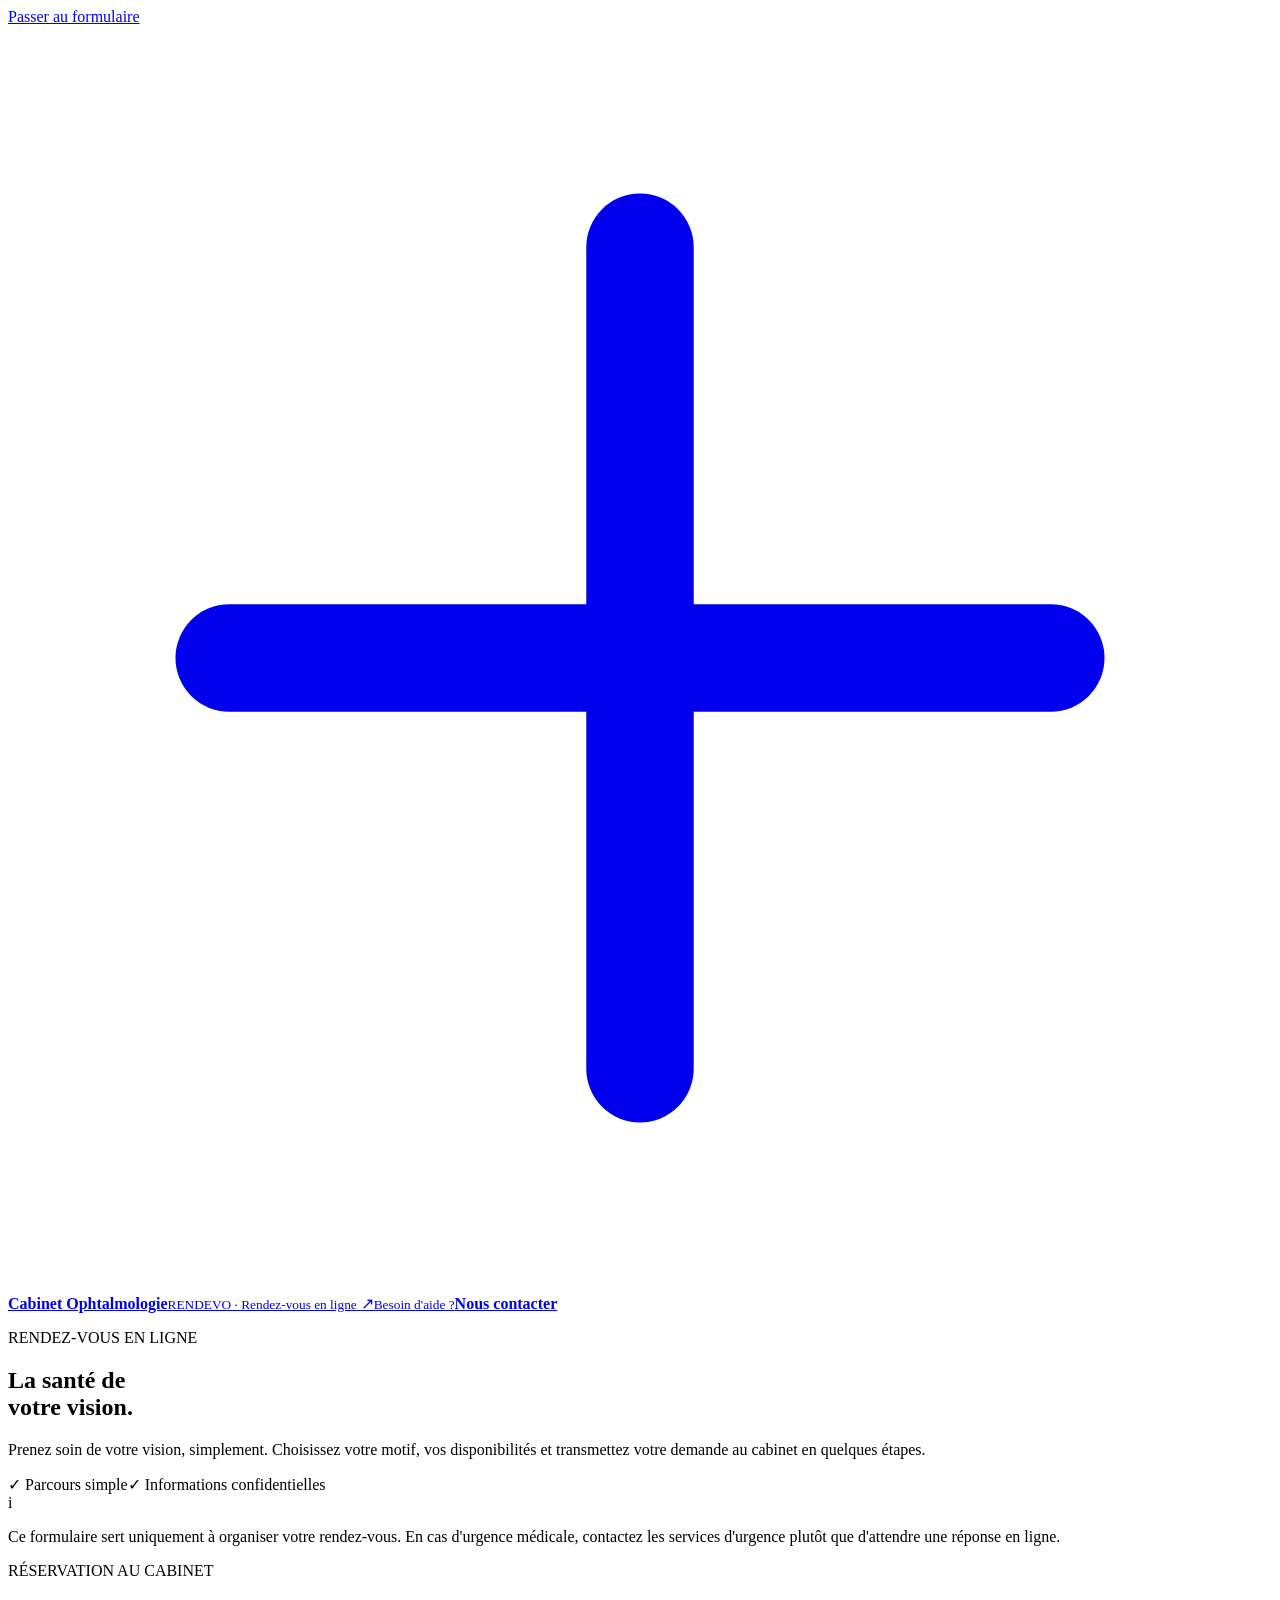
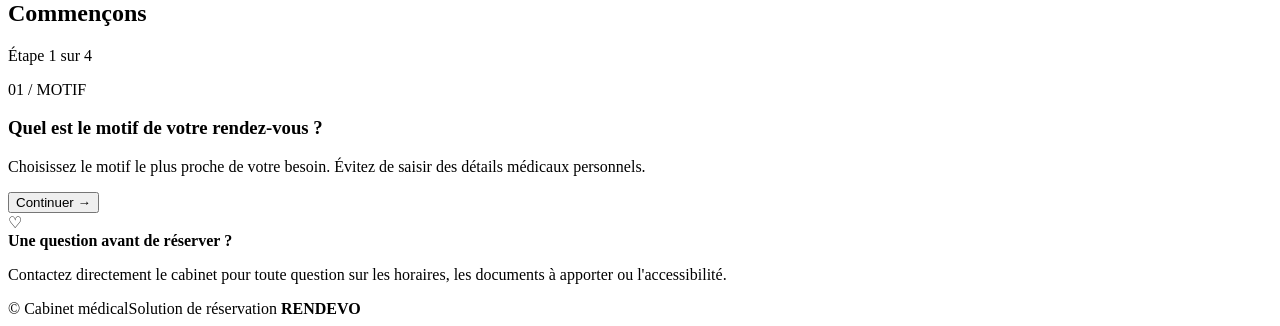
==== index.html @ d9b257b2 "Build RENDEVO Ophtalmologie booking frontend: add index.html" ====
<!doctype html>
<html lang="fr">
<head>
  <meta charset="utf-8">
  <meta name="viewport" content="width=device-width, initial-scale=1">
  <meta name="theme-color" content="#f1f5ef">
  <meta name="description" content="Prise de rendez-vous en ligne en ophtalmologie. Choisissez le motif de consultation et vos disponibilités.">
  <title>Prendre rendez-vous | Ophtalmologie</title>
  <link rel="preconnect" href="https://fonts.googleapis.com">
  <link rel="preconnect" href="https://fonts.gstatic.com" crossorigin>
  <link href="https://fonts.googleapis.com/css2?family=DM+Sans:wght@400;500;600;700&family=Manrope:wght@400;500;600;700;800&display=swap" rel="stylesheet">
  <link rel="stylesheet" href="styles.css">
  <script src="config.js" defer></script>
  <script src="app.js" defer></script>
</head>
<body>
<a class="skip-link" href="#booking">Passer au formulaire</a>
<header class="site-header">
  <a class="brand" href="./" aria-label="Accueil du cabinet">
    <span class="brand-mark" aria-hidden="true"><svg viewBox="0 0 40 40"><path d="M20 7v26M7 20h26" fill="none" stroke="currentColor" stroke-width="3.4" stroke-linecap="round"/></svg></span>
    <span class="brand-copy"><strong id="clinic-name">Cabinet Ophtalmologie</strong><small>RENDEVO · Rendez-vous en ligne</small></span>
  </a>
  <a class="header-contact" id="header-phone" href="#" aria-label="Contacter le cabinet"><span class="contact-icon" aria-hidden="true">↗</span><span><small>Besoin d'aide ?</small><strong>Nous contacter</strong></span></a>
</header>
<main id="booking" class="page-shell">
  <section class="intro" aria-labelledby="page-title">
    <p class="eyebrow"><span class="eyebrow-dot"></span> RENDEZ-VOUS EN LIGNE</p>
    <h1 id="page-title">La santé de<br><span>votre vision.</span></h1>
    <p class="intro-copy">Prenez soin de votre vision, simplement. Choisissez votre motif, vos disponibilités et transmettez votre demande au cabinet en quelques étapes.</p>
    <div class="trust-row"><span><span class="trust-check" aria-hidden="true">✓</span> Parcours simple</span><span><span class="trust-check" aria-hidden="true">✓</span> Informations confidentielles</span></div>
    <div class="intro-note"><span class="note-icon" aria-hidden="true">i</span><p>Ce formulaire sert uniquement à organiser votre rendez-vous. En cas d'urgence médicale, contactez les services d'urgence plutôt que d'attendre une réponse en ligne.</p></div>
  </section>
  <section class="booking-card" aria-labelledby="form-heading">
    <div class="card-topline"><div><p class="card-kicker">RÉSERVATION AU CABINET</p><h2 id="form-heading">Commençons</h2></div><span class="step-counter" id="step-counter">Étape 1 sur 4</span></div>
    <div class="progress-track" id="progress-track" role="progressbar" aria-label="Progression du formulaire" aria-valuemin="1" aria-valuemax="4" aria-valuenow="1"><span id="progress-fill"></span></div>
    <div id="form-alert" class="form-alert" role="alert" hidden></div>
    <form id="appointment-form" novalidate>
      <section class="form-step is-active" data-step="1" aria-labelledby="step-title-1">
        <p class="step-label">01 / MOTIF</p><h3 id="step-title-1">Quel est le motif de votre rendez-vous ?</h3><p class="step-description">Choisissez le motif le plus proche de votre besoin. Évitez de saisir des détails médicaux personnels.</p>
        <div class="choice-grid" id="service-options"></div>
        <div class="field-group" id="other-reason-wrap" hidden><label for="other-reason">Précision facultative</label><input id="other-reason" name="otherReason" maxlength="120" placeholder="Précision courte, sans détail médical"></div>
      </section>
      <section class="form-step" data-step="2" aria-labelledby="step-title-2" hidden>
        <p class="step-label">02 / DISPONIBILITÉS</p><h3 id="step-title-2">Quand souhaitez-vous venir ?</h3><p class="step-description">Indiquez une date et une préférence horaire. Le cabinet confirmera le créneau selon ses disponibilités réelles.</p>
        <div class="field-group"><label for="appointment-date">Date souhaitée</label><input id="appointment-date" name="date" type="date" required><small class="field-hint">Les jours et horaires disponibles seront confirmés par le cabinet.</small></div>
        <fieldset class="field-group"><legend>Préférence horaire</legend><div class="time-grid"><label class="time-choice"><input type="radio" name="timePreference" value="Matin"><span>Matin</span></label><label class="time-choice"><input type="radio" name="timePreference" value="Après-midi"><span>Après-midi</span></label><label class="time-choice"><input type="radio" name="timePreference" value="Indifférent" checked><span>Indifférent</span></label></div></fieldset>
        <div class="field-group"><label for="alternate-date">Autre date possible <span>(facultatif)</span></label><input id="alternate-date" name="alternateDate" type="date"><small class="field-hint">Utile si votre première préférence n'est pas disponible.</small></div>
      </section>
      <section class="form-step" data-step="3" aria-labelledby="step-title-3" hidden>
        <p class="step-label">03 / VOS COORDONNÉES</p><h3 id="step-title-3">Comment pouvons-nous vous contacter ?</h3><p class="step-description">Ces informations servent à traiter votre demande et à vous envoyer les informations du rendez-vous.</p>
        <div class="field-grid"><div class="field-group"><label for="patient-name">Nom et prénom</label><input id="patient-name" name="name" autocomplete="name" maxlength="100" required placeholder="Votre nom complet"></div><div class="field-group"><label for="patient-phone">Téléphone</label><input id="patient-phone" name="phone" type="tel" autocomplete="tel" inputmode="tel" maxlength="25" required placeholder="06 xx xx xx xx"></div><div class="field-group full"><label for="patient-email">Adresse e-mail <span>(facultatif)</span></label><input id="patient-email" name="email" type="email" autocomplete="email" maxlength="160" placeholder="vous@exemple.com"></div><div class="field-group full"><label for="patient-note">Note pour le secrétariat <span>(facultatif)</span></label><textarea id="patient-note" name="note" rows="3" maxlength="300" placeholder="Information pratique uniquement (ex. préférence de contact). Ne partagez pas de dossier médical."></textarea><small class="field-hint">N'indiquez pas de diagnostic, résultat d'examen ou autre information médicale sensible.</small></div></div>
      </section>
      <section class="form-step" data-step="4" aria-labelledby="step-title-4" hidden>
        <p class="step-label">04 / VÉRIFICATION</p><h3 id="step-title-4">Vérifiez votre demande</h3><p class="step-description">Vérifiez les informations avant de transmettre votre demande au cabinet.</p>
        <dl class="review-list" id="review-list"></dl>
        <label class="consent-row"><input type="checkbox" id="privacy-consent" required><span>J'accepte que le cabinet utilise ces coordonnées pour traiter ma demande de rendez-vous. Les informations ne doivent pas être utilisées à d'autres fins sans base appropriée.</span></label>
        <div class="pending-note" id="integration-note"><strong>Confirmation sécurisée</strong><p>La connexion de réservation n'est pas encore configurée. Aucune demande ne sera envoyée tant que le cabinet n'aura pas activé son système.</p></div>
      </section>
      <div class="form-actions"><button type="button" class="btn btn-secondary" id="back-button" hidden>← Retour</button><span class="actions-spacer"></span><button type="button" class="btn btn-primary" id="continue-button">Continuer <span aria-hidden="true">→</span></button><button type="submit" class="btn btn-primary" id="submit-button" hidden>Envoyer la demande <span aria-hidden="true">→</span></button></div>
    </form>
    <div id="success-panel" class="success-panel" hidden><div class="success-icon" aria-hidden="true">✓</div><h3>Demande transmise</h3><p id="success-message">Votre demande a été reçue.</p><button type="button" class="btn btn-secondary" id="new-request">Nouvelle demande</button></div>
  </section>
  <section class="below-card"><div class="below-icon" aria-hidden="true">♡</div><div><strong>Une question avant de réserver ?</strong><p>Contactez directement le cabinet pour toute question sur les horaires, les documents à apporter ou l'accessibilité.</p></div></section>
</main>
<footer class="site-footer"><span>© <span id="year"></span> <span id="footer-clinic">Cabinet médical</span></span><span>Solution de réservation <strong>RENDEVO</strong></span></footer>
</body></html>
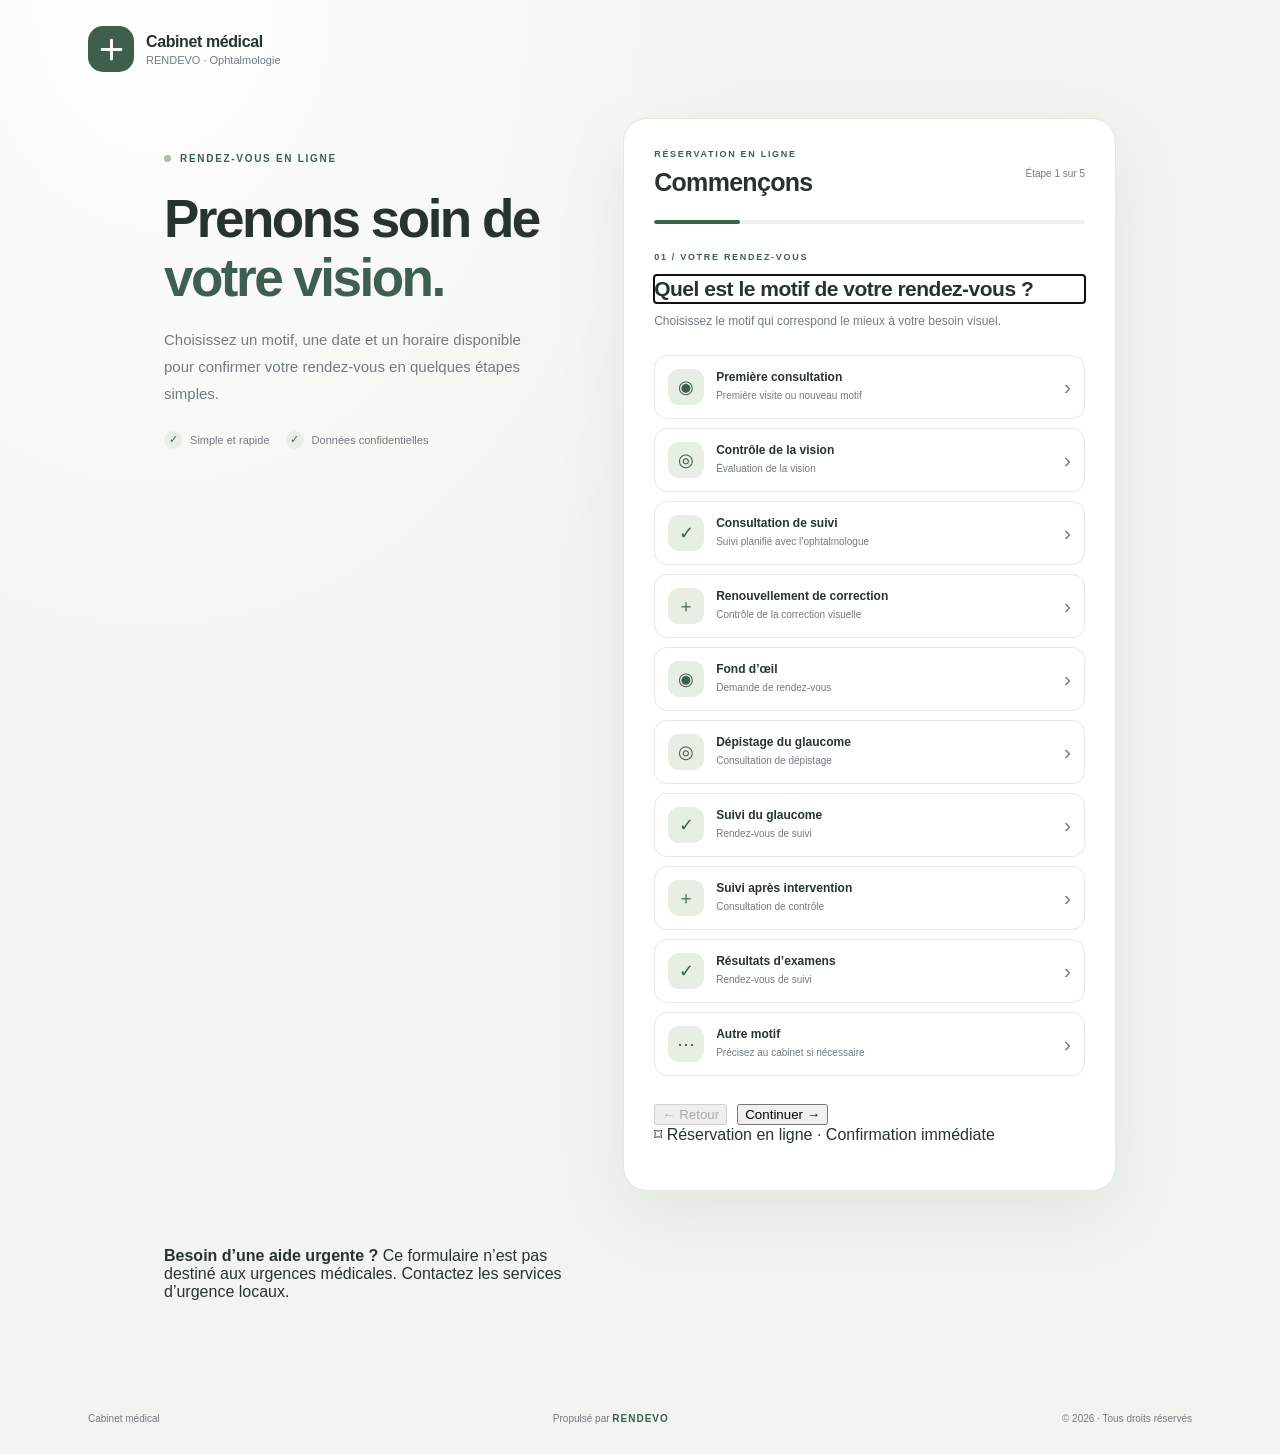
==== commit 00ecca3a: "Upgrade ophthalmology booking form with exact time slots" ====
--- a/index.html
+++ b/index.html
@@ -3,9 +3,9 @@
 <head>
   <meta charset="utf-8">
   <meta name="viewport" content="width=device-width, initial-scale=1">
-  <meta name="theme-color" content="#f1f5ef">
-  <meta name="description" content="Prise de rendez-vous en ligne en ophtalmologie. Choisissez le motif de consultation et vos disponibilités.">
-  <title>Prendre rendez-vous | Ophtalmologie</title>
+  <meta name="theme-color" content="#f7f8fa">
+  <meta name="description" content="Prenez rendez-vous auprès de votre cabinet d’ophtalmologie en quelques étapes simples.">
+  <title>Prendre rendez-vous | Cabinet Ophtalmologie</title>
   <link rel="preconnect" href="https://fonts.googleapis.com">
   <link rel="preconnect" href="https://fonts.gstatic.com" crossorigin>
   <link href="https://fonts.googleapis.com/css2?family=DM+Sans:wght@400;500;600;700&family=Manrope:wght@400;500;600;700;800&display=swap" rel="stylesheet">
@@ -14,53 +14,147 @@
   <script src="app.js" defer></script>
 </head>
 <body>
-<a class="skip-link" href="#booking">Passer au formulaire</a>
-<header class="site-header">
-  <a class="brand" href="./" aria-label="Accueil du cabinet">
-    <span class="brand-mark" aria-hidden="true"><svg viewBox="0 0 40 40"><path d="M20 7v26M7 20h26" fill="none" stroke="currentColor" stroke-width="3.4" stroke-linecap="round"/></svg></span>
-    <span class="brand-copy"><strong id="clinic-name">Cabinet Ophtalmologie</strong><small>RENDEVO · Rendez-vous en ligne</small></span>
-  </a>
-  <a class="header-contact" id="header-phone" href="#" aria-label="Contacter le cabinet"><span class="contact-icon" aria-hidden="true">↗</span><span><small>Besoin d'aide ?</small><strong>Nous contacter</strong></span></a>
-</header>
-<main id="booking" class="page-shell">
-  <section class="intro" aria-labelledby="page-title">
-    <p class="eyebrow"><span class="eyebrow-dot"></span> RENDEZ-VOUS EN LIGNE</p>
-    <h1 id="page-title">La santé de<br><span>votre vision.</span></h1>
-    <p class="intro-copy">Prenez soin de votre vision, simplement. Choisissez votre motif, vos disponibilités et transmettez votre demande au cabinet en quelques étapes.</p>
-    <div class="trust-row"><span><span class="trust-check" aria-hidden="true">✓</span> Parcours simple</span><span><span class="trust-check" aria-hidden="true">✓</span> Informations confidentielles</span></div>
-    <div class="intro-note"><span class="note-icon" aria-hidden="true">i</span><p>Ce formulaire sert uniquement à organiser votre rendez-vous. En cas d'urgence médicale, contactez les services d'urgence plutôt que d'attendre une réponse en ligne.</p></div>
-  </section>
-  <section class="booking-card" aria-labelledby="form-heading">
-    <div class="card-topline"><div><p class="card-kicker">RÉSERVATION AU CABINET</p><h2 id="form-heading">Commençons</h2></div><span class="step-counter" id="step-counter">Étape 1 sur 4</span></div>
-    <div class="progress-track" id="progress-track" role="progressbar" aria-label="Progression du formulaire" aria-valuemin="1" aria-valuemax="4" aria-valuenow="1"><span id="progress-fill"></span></div>
-    <div id="form-alert" class="form-alert" role="alert" hidden></div>
-    <form id="appointment-form" novalidate>
-      <section class="form-step is-active" data-step="1" aria-labelledby="step-title-1">
-        <p class="step-label">01 / MOTIF</p><h3 id="step-title-1">Quel est le motif de votre rendez-vous ?</h3><p class="step-description">Choisissez le motif le plus proche de votre besoin. Évitez de saisir des détails médicaux personnels.</p>
-        <div class="choice-grid" id="service-options"></div>
-        <div class="field-group" id="other-reason-wrap" hidden><label for="other-reason">Précision facultative</label><input id="other-reason" name="otherReason" maxlength="120" placeholder="Précision courte, sans détail médical"></div>
+  <a class="skip-link" href="#booking">Passer au formulaire</a>
+  <header class="site-header">
+    <a class="brand" href="./" aria-label="Accueil du cabinet">
+      <span class="brand-mark" aria-hidden="true">
+        <svg viewBox="0 0 40 40" role="img"><path d="M20 7v26M7 20h26" fill="none" stroke="currentColor" stroke-width="4" stroke-linecap="round"/></svg>
+      </span>
+      <span class="brand-copy"><strong id="clinic-name">Cabinet Ophtalmologie</strong><small>RENDEVO · Ophtalmologie</small></span>
+    </a>
+    <a class="header-contact" id="header-phone" href="tel:" aria-label="Appeler le cabinet">
+      <span class="contact-icon" aria-hidden="true">↗</span>
+      <span><small>Une question ?</small><strong>Nous contacter</strong></span>
+    </a>
+  </header>
+
+  <main id="booking" class="page-shell">
+    <section class="intro" aria-labelledby="page-title">
+      <p class="eyebrow"><span class="eyebrow-dot"></span> RENDEZ-VOUS EN LIGNE</p>
+      <h1 id="page-title">Prenons soin de<br><span>votre vision.</span></h1>
+      <p class="intro-copy">Choisissez un motif, une date et un horaire disponible pour confirmer votre rendez-vous en quelques étapes simples.</p>
+      <div class="trust-row">
+        <span><span class="trust-check" aria-hidden="true">✓</span> Simple et rapide</span>
+        <span><span class="trust-check" aria-hidden="true">✓</span> Données confidentielles</span>
+      </div>
+    </section>
+
+    <section class="booking-card" aria-labelledby="form-heading">
+      <div class="card-topline">
+        <div>
+          <p class="card-kicker">RÉSERVATION EN LIGNE</p>
+          <h2 id="form-heading">Commençons</h2>
+        </div>
+        <span class="step-counter" id="step-counter">Étape 1 sur 5</span>
+      </div>
+
+      <div class="progress-track" role="progressbar" aria-label="Progression du formulaire" aria-valuemin="1" aria-valuemax="5" aria-valuenow="1" id="progress-track">
+        <span id="progress-fill"></span>
+      </div>
+
+      <div id="form-alert" class="form-alert" role="alert" hidden></div>
+
+      <form id="appointment-form" novalidate>
+        <div class="form-step is-active" data-step="1" aria-labelledby="step-title-1">
+          <p class="step-label">01 / VOTRE RENDEZ-VOUS</p>
+          <h3 id="step-title-1">Quel est le motif de votre rendez-vous ?</h3>
+          <p class="step-description">Choisissez le motif qui correspond le mieux à votre besoin visuel.</p>
+          <div class="choice-grid" id="service-options">
+            <label class="choice-card"><input type="radio" name="service" value="Première consultation ophtalmologique" required><span class="choice-icon" aria-hidden="true">◉</span><span class="choice-text"><strong>Première consultation</strong><small>Première visite ou nouveau motif</small></span><span class="choice-arrow" aria-hidden="true">›</span></label>
+            <label class="choice-card"><input type="radio" name="service" value="Contrôle de la vision" required><span class="choice-icon" aria-hidden="true">◎</span><span class="choice-text"><strong>Contrôle de la vision</strong><small>Évaluation de la vision</small></span><span class="choice-arrow" aria-hidden="true">›</span></label>
+            <label class="choice-card"><input type="radio" name="service" value="Consultation de suivi" required><span class="choice-icon" aria-hidden="true">✓</span><span class="choice-text"><strong>Consultation de suivi</strong><small>Suivi planifié avec l’ophtalmologue</small></span><span class="choice-arrow" aria-hidden="true">›</span></label>
+            <label class="choice-card"><input type="radio" name="service" value="Renouvellement de correction" required><span class="choice-icon" aria-hidden="true">＋</span><span class="choice-text"><strong>Renouvellement de correction</strong><small>Contrôle de la correction visuelle</small></span><span class="choice-arrow" aria-hidden="true">›</span></label>
+            <label class="choice-card"><input type="radio" name="service" value="Fond d'œil" required><span class="choice-icon" aria-hidden="true">◉</span><span class="choice-text"><strong>Fond d’œil</strong><small>Demande de rendez-vous</small></span><span class="choice-arrow" aria-hidden="true">›</span></label>
+            <label class="choice-card"><input type="radio" name="service" value="Dépistage du glaucome" required><span class="choice-icon" aria-hidden="true">◎</span><span class="choice-text"><strong>Dépistage du glaucome</strong><small>Consultation de dépistage</small></span><span class="choice-arrow" aria-hidden="true">›</span></label>
+            <label class="choice-card"><input type="radio" name="service" value="Suivi du glaucome" required><span class="choice-icon" aria-hidden="true">✓</span><span class="choice-text"><strong>Suivi du glaucome</strong><small>Rendez-vous de suivi</small></span><span class="choice-arrow" aria-hidden="true">›</span></label>
+            <label class="choice-card"><input type="radio" name="service" value="Suivi après intervention" required><span class="choice-icon" aria-hidden="true">＋</span><span class="choice-text"><strong>Suivi après intervention</strong><small>Consultation de contrôle</small></span><span class="choice-arrow" aria-hidden="true">›</span></label>
+            <label class="choice-card"><input type="radio" name="service" value="Résultats d'examens" required><span class="choice-icon" aria-hidden="true">✓</span><span class="choice-text"><strong>Résultats d’examens</strong><small>Rendez-vous de suivi</small></span><span class="choice-arrow" aria-hidden="true">›</span></label>
+            <label class="choice-card"><input type="radio" name="service" value="Autre motif" required><span class="choice-icon" aria-hidden="true">⋯</span><span class="choice-text"><strong>Autre motif</strong><small>Précisez au cabinet si nécessaire</small></span><span class="choice-arrow" aria-hidden="true">›</span></label>
+          </div>
+        </div>
+
+        <div class="form-step" data-step="2" aria-labelledby="step-title-2" hidden>
+          <p class="step-label">02 / DATE ET HORAIRE</p>
+          <h3 id="step-title-2">Quand êtes-vous disponible ?</h3>
+          <p class="step-description">Choisissez une date pour afficher les horaires réellement disponibles.</p>
+          <div class="field-group">
+            <label for="preferred-date">Date souhaitée <span class="required">*</span></label>
+            <input id="preferred-date" name="preferredDate" type="date" required>
+            <small class="field-hint">Les dates passées ne sont pas acceptées.</small>
+          </div>
+          <div class="field-group">
+            <label for="preferred-time">Heure disponible <span class="required">*</span></label>
+            <select id="preferred-time" name="preferredTime" required disabled>
+              <option value="">Choisissez d’abord une date</option>
+            </select>
+            <small class="field-hint" id="slot-status" aria-live="polite">Choisissez une date pour afficher les heures disponibles.</small>
+          </div>
+        </div>
+
+        <div class="form-step" data-step="3" aria-labelledby="step-title-3" hidden>
+          <p class="step-label">03 / VOS COORDONNÉES</p>
+          <h3 id="step-title-3">Comment vous joindre ?</h3>
+          <p class="step-description">Ces informations nous permettent de vous recontacter au sujet de votre demande.</p>
+          <div class="field-group">
+            <label for="full-name">Nom et prénom <span class="required">*</span></label>
+            <input id="full-name" name="fullName" type="text" autocomplete="name" placeholder="Ex. Amine Benali" minlength="2" maxlength="100" required>
+          </div>
+          <div class="field-group">
+            <label for="phone">Numéro de téléphone <span class="required">*</span></label>
+            <input id="phone" name="phone" type="tel" inputmode="tel" autocomplete="tel" placeholder="Ex. 0550 12 34 56" maxlength="25" required>
+            <small class="field-hint">Un numéro algérien ou international valide.</small>
+          </div>
+          <div class="field-group">
+            <label for="email">Adresse e-mail <span class="required">*</span></label>
+            <input id="email" name="email" type="email" autocomplete="email" placeholder="vous@exemple.com" maxlength="150" required>
+          </div>
+        </div>
+
+        <div class="form-step" data-step="4" aria-labelledby="step-title-4" hidden>
+          <p class="step-label">04 / INFORMATIONS COMPLÉMENTAIRES</p>
+          <h3 id="step-title-4">Souhaitez-vous ajouter quelque chose ?</h3>
+          <p class="step-description">Ne partagez pas de détails médicaux sensibles dans ce champ.</p>
+          <div class="field-group">
+            <label for="notes">Message au cabinet <span class="optional">(facultatif)</span></label>
+            <textarea id="notes" name="notes" rows="5" maxlength="1000" placeholder="Une précision utile pour organiser votre rendez-vous…"></textarea>
+            <div class="field-footer"><small class="field-hint">1 000 caractères maximum.</small><small id="notes-count">0 / 1000</small></div>
+          </div>
+          <div class="privacy-note"><span aria-hidden="true">⌑</span><p>Vos informations sont utilisées uniquement pour traiter votre demande de rendez-vous.</p></div>
+        </div>
+
+        <div class="form-step" data-step="5" aria-labelledby="step-title-5" hidden>
+          <p class="step-label">05 / VÉRIFICATION</p>
+          <h3 id="step-title-5">Confirmez votre rendez-vous</h3>
+          <p class="step-description">Vérifiez vos informations et l’heure choisie avant de confirmer.</p>
+          <dl class="review-list" id="review-list"></dl>
+          <label class="consent-row"><input type="checkbox" id="privacy-consent" name="privacyConsent" required><span>J’accepte que le cabinet utilise ces informations pour traiter ma demande de rendez-vous. <span class="required">*</span></span></label>
+          <p class="disclaimer">Votre créneau sera réservé immédiatement si les informations sont valides et que la disponibilité n’a pas changé.</p>
+        </div>
+
+        <div class="form-actions" id="form-actions">
+          <button class="button button-secondary" id="back-button" type="button" disabled>← Retour</button>
+          <button class="button button-primary" id="next-button" type="button">Continuer <span aria-hidden="true">→</span></button>
+          <button class="button button-primary" id="submit-button" type="submit" hidden>Confirmer mon rendez-vous <span aria-hidden="true">→</span></button>
+        </div>
+        <p class="secure-footnote"><span aria-hidden="true">⌑</span> Réservation en ligne · Confirmation immédiate</p>
+      </form>
+
+      <section id="success-panel" class="success-panel" aria-labelledby="success-title" hidden>
+        <div class="success-symbol" aria-hidden="true">✓</div>
+        <p class="card-kicker">RÉSERVATION CONFIRMÉE</p>
+        <h3 id="success-title">Votre rendez-vous est confirmé.</h3>
+        <p id="success-message">Votre rendez-vous est confirmé. Conservez votre référence de réservation.</p>
+        <p class="reference-line" id="request-reference" hidden></p>
+        <button class="button button-secondary" id="new-request-button" type="button">Faire une nouvelle demande</button>
       </section>
-      <section class="form-step" data-step="2" aria-labelledby="step-title-2" hidden>
-        <p class="step-label">02 / DISPONIBILITÉS</p><h3 id="step-title-2">Quand souhaitez-vous venir ?</h3><p class="step-description">Indiquez une date et une préférence horaire. Le cabinet confirmera le créneau selon ses disponibilités réelles.</p>
-        <div class="field-group"><label for="appointment-date">Date souhaitée</label><input id="appointment-date" name="date" type="date" required><small class="field-hint">Les jours et horaires disponibles seront confirmés par le cabinet.</small></div>
-        <fieldset class="field-group"><legend>Préférence horaire</legend><div class="time-grid"><label class="time-choice"><input type="radio" name="timePreference" value="Matin"><span>Matin</span></label><label class="time-choice"><input type="radio" name="timePreference" value="Après-midi"><span>Après-midi</span></label><label class="time-choice"><input type="radio" name="timePreference" value="Indifférent" checked><span>Indifférent</span></label></div></fieldset>
-        <div class="field-group"><label for="alternate-date">Autre date possible <span>(facultatif)</span></label><input id="alternate-date" name="alternateDate" type="date"><small class="field-hint">Utile si votre première préférence n'est pas disponible.</small></div>
-      </section>
-      <section class="form-step" data-step="3" aria-labelledby="step-title-3" hidden>
-        <p class="step-label">03 / VOS COORDONNÉES</p><h3 id="step-title-3">Comment pouvons-nous vous contacter ?</h3><p class="step-description">Ces informations servent à traiter votre demande et à vous envoyer les informations du rendez-vous.</p>
-        <div class="field-grid"><div class="field-group"><label for="patient-name">Nom et prénom</label><input id="patient-name" name="name" autocomplete="name" maxlength="100" required placeholder="Votre nom complet"></div><div class="field-group"><label for="patient-phone">Téléphone</label><input id="patient-phone" name="phone" type="tel" autocomplete="tel" inputmode="tel" maxlength="25" required placeholder="06 xx xx xx xx"></div><div class="field-group full"><label for="patient-email">Adresse e-mail <span>(facultatif)</span></label><input id="patient-email" name="email" type="email" autocomplete="email" maxlength="160" placeholder="vous@exemple.com"></div><div class="field-group full"><label for="patient-note">Note pour le secrétariat <span>(facultatif)</span></label><textarea id="patient-note" name="note" rows="3" maxlength="300" placeholder="Information pratique uniquement (ex. préférence de contact). Ne partagez pas de dossier médical."></textarea><small class="field-hint">N'indiquez pas de diagnostic, résultat d'examen ou autre information médicale sensible.</small></div></div>
-      </section>
-      <section class="form-step" data-step="4" aria-labelledby="step-title-4" hidden>
-        <p class="step-label">04 / VÉRIFICATION</p><h3 id="step-title-4">Vérifiez votre demande</h3><p class="step-description">Vérifiez les informations avant de transmettre votre demande au cabinet.</p>
-        <dl class="review-list" id="review-list"></dl>
-        <label class="consent-row"><input type="checkbox" id="privacy-consent" required><span>J'accepte que le cabinet utilise ces coordonnées pour traiter ma demande de rendez-vous. Les informations ne doivent pas être utilisées à d'autres fins sans base appropriée.</span></label>
-        <div class="pending-note" id="integration-note"><strong>Confirmation sécurisée</strong><p>La connexion de réservation n'est pas encore configurée. Aucune demande ne sera envoyée tant que le cabinet n'aura pas activé son système.</p></div>
-      </section>
-      <div class="form-actions"><button type="button" class="btn btn-secondary" id="back-button" hidden>← Retour</button><span class="actions-spacer"></span><button type="button" class="btn btn-primary" id="continue-button">Continuer <span aria-hidden="true">→</span></button><button type="submit" class="btn btn-primary" id="submit-button" hidden>Envoyer la demande <span aria-hidden="true">→</span></button></div>
-    </form>
-    <div id="success-panel" class="success-panel" hidden><div class="success-icon" aria-hidden="true">✓</div><h3>Demande transmise</h3><p id="success-message">Votre demande a été reçue.</p><button type="button" class="btn btn-secondary" id="new-request">Nouvelle demande</button></div>
-  </section>
-  <section class="below-card"><div class="below-icon" aria-hidden="true">♡</div><div><strong>Une question avant de réserver ?</strong><p>Contactez directement le cabinet pour toute question sur les horaires, les documents à apporter ou l'accessibilité.</p></div></section>
-</main>
-<footer class="site-footer"><span>© <span id="year"></span> <span id="footer-clinic">Cabinet médical</span></span><span>Solution de réservation <strong>RENDEVO</strong></span></footer>
-</body></html>+    </section>
+    <p class="emergency-note"><strong>Besoin d’une aide urgente ?</strong> Ce formulaire n’est pas destiné aux urgences médicales. Contactez les services d’urgence locaux.</p>
+  </main>
+
+  <footer class="site-footer">
+    <span id="footer-clinic-name">Cabinet Ophtalmologie</span>
+    <span>Propulsé par <strong>RENDEVO</strong></span>
+    <span>© <span id="current-year"></span> · Tous droits réservés</span>
+  </footer>
+</body>
+</html>
--- a/styles.css
+++ b/styles.css
@@ -0,0 +1 @@
+:root{--bg:#f2f5ef;--surface:#fff;--ink:#27342e;--muted:#727b83;--line:#e3e8e8;--primary:#3f5f4e;--primary-dark:#2d493a;--soft:#e7efe5;--accent:#a8bda6;--shadow:0 24px 70px rgba(26,46,52,.08);font-family:"DM Sans",sans-serif;color:var(--ink);background:var(--bg);font-synthesis:none}*{box-sizing:border-box}html{scroll-behavior:smooth}body{margin:0;min-height:100vh;background:radial-gradient(ellipse at 12% 0%,rgba(255,255,255,.92),transparent 38%),var(--bg)}a{color:inherit}.skip-link{position:absolute;left:-999px;top:12px;background:var(--surface);padding:12px;z-index:9}.skip-link:focus{left:12px}.site-header{max-width:1160px;margin:auto;padding:26px 28px;display:flex;justify-content:space-between;align-items:center;gap:18px}.brand{display:flex;align-items:center;gap:12px;text-decoration:none}.brand-mark{display:grid;place-items:center;width:46px;height:46px;background:var(--primary);color:white;border-radius:15px}.brand-mark svg{width:29px;height:29px}.brand-copy{display:grid;gap:3px}.brand-copy strong{font:800 16px Manrope,sans-serif;letter-spacing:-.4px}.brand-copy small,.header-contact small{color:var(--muted);font-size:11px}.header-contact{display:flex;align-items:center;gap:10px;text-decoration:none}.header-contact>span:last-child{display:grid;gap:3px}.header-contact strong{font-size:12px}.contact-icon{display:grid;place-items:center;border:1px solid var(--line);width:38px;height:38px;border-radius:50%;color:var(--primary)}.page-shell{max-width:1000px;margin:20px auto 76px;padding:0 24px;display:grid;grid-template-columns:.9fr 1.1fr;align-items:start;gap:56px}.intro{padding-top:35px}.eyebrow,.card-kicker,.step-label{font-size:10px;font-weight:800;letter-spacing:1.7px;color:var(--primary)}.eyebrow{display:flex;align-items:center;gap:9px}.eyebrow-dot{width:7px;height:7px;border-radius:50%;background:var(--accent)}h1,h2,h3,p{margin-top:0}h1{font:800 clamp(36px,4.6vw,53px)/1.12 Manrope,sans-serif;letter-spacing:-2.5px;margin:25px 0 18px}h1 span{color:var(--primary)}.intro-copy{font-size:15px;line-height:1.8;color:var(--muted);max-width:390px}.trust-row{display:flex;flex-wrap:wrap;gap:16px;margin-top:24px;font-size:11px;color:var(--muted)}.trust-check{display:inline-grid;place-items:center;background:var(--soft);color:var(--primary);border-radius:50%;width:18px;height:18px;margin-right:5px;font-weight:800}.intro-note{margin-top:38px;display:flex;gap:12px;max-width:380px;padding:15px 16px;border:1px solid rgba(120,140,130,.18);border-radius:15px;background:rgba(255,255,255,.45)}.note-icon{flex:none;display:grid;place-items:center;border:1px solid var(--accent);border-radius:50%;width:21px;height:21px;font-size:12px;color:var(--primary)}.intro-note p{margin:0;font-size:11px;line-height:1.7;color:var(--muted)}.booking-card{background:var(--surface);border:1px solid rgba(220,228,226,.85);border-radius:24px;padding:30px;box-shadow:var(--shadow)}.card-topline{display:flex;justify-content:space-between;align-items:center;gap:12px}.card-kicker{font-size:9px;margin-bottom:9px}.card-topline h2{font:800 25px Manrope,sans-serif;letter-spacing:-.7px;margin:0}.step-counter{font-size:10px;color:var(--muted);white-space:nowrap}.progress-track{height:4px;background:#edf0ef;border-radius:8px;margin:23px 0 28px;overflow:hidden}.progress-track span{height:100%;display:block;width:25%;background:var(--primary);border-radius:8px;transition:width .2s}.step-label{font-size:9px;margin-bottom:13px}.form-step h3,.success-panel h3{font:800 21px/1.35 Manrope,sans-serif;letter-spacing:-.5px;margin-bottom:8px}.step-description{font-size:12px;line-height:1.7;color:var(--muted);margin-bottom:23px}.choice-grid{display:grid;gap:9px}.choice-card{position:relative;display:flex;align-items:center;gap:12px;border:1px solid var(--line);border-radius:13px;padding:13px;cursor:pointer;transition:border-color .15s,background .15s}.choice-card:hover,.choice-card.is-selected{border-color:var(--primary);background:var(--soft)}.choice-card input{position:absolute;opacity:0;width:1px;height:1px}.choice-card:focus-within{outline:2px solid var(--accent);outline-offset:2px}.choice-icon{flex:none;display:grid;place-items:center;width:36px;height:36px;background:var(--soft);color:var(--primary);border-radius:11px;font-size:18px}.choice-text{display:grid;gap:4px;flex:1}.choice-text strong{font-size:12px;font-weight:700}.choice-text small{font-size:10px;color:var(--muted);line-height:1.5}.choice-arrow{font-size:21px;color:var(--muted)}.field-group{display:grid;gap:8px;margin:19px 0}.field-group label,.field-group legend{font-size:11px;font-weight:700}.field-group label span{font-weight:400;color:var(--muted)}input:not([type=radio]):not([type=checkbox]),textarea{width:100%;font:inherit;font-size:12px;padding:13px 14px;border:1px solid var(--line);border-radius:11px;background:#fff;color:var(--ink);outline:none}input:focus,textarea:focus{border-color:var(--primary)!important;box-shadow:0 0 0 3px var(--soft)}textarea{resize:vertical}.field-hint{font-size:10px;color:var(--muted);line-height:1.5}fieldset.field-group{border:0;padding:0}.time-grid{display:grid;grid-template-columns:repeat(3,1fr);gap:8px}.time-choice input{position:absolute;opacity:0}.time-choice span{display:block;text-align:center;padding:12px 6px;border:1px solid var(--line);border-radius:10px;font-size:11px;cursor:pointer}.time-choice input:checked+span{border-color:var(--primary);background:var(--soft);color:var(--primary);font-weight:700}.field-grid{display:grid;grid-template-columns:1fr 1fr;gap:0 12px}.field-group.full{grid-column:1/-1}.review-list{display:grid;grid-template-columns:1fr 1.2fr;gap:0;margin:16px 0 22px;font-size:11px}.review-list dt,.review-list dd{padding:11px 0;border-bottom:1px solid #edf0ef;margin:0;line-height:1.5;overflow-wrap:anywhere}.review-list dt{color:var(--muted)}.review-list dd{font-weight:700}.consent-row{display:flex;align-items:flex-start;gap:10px;font-size:10px;line-height:1.6;color:var(--muted);margin:18px 0}.consent-row input{accent-color:var(--primary);margin-top:3px}.pending-note{padding:13px 14px;background:var(--soft);border-radius:12px;margin:15px 0}.pending-note strong{font-size:11px}.pending-note p{font-size:10px;line-height:1.6;color:var(--muted);margin:5px 0 0}.form-actions{display:flex;align-items:center;gap:10px;margin-top:28px}.actions-spacer{flex:1}.btn{border:0;border-radius:11px;padding:13px 16px;font:700 11px "DM Sans",sans-serif;cursor:pointer;display:inline-flex;justify-content:center;align-items:center;gap:10px;min-height:44px}.btn:disabled{opacity:.48;cursor:not-allowed}.btn-primary{background:var(--primary);color:white;flex:1}.btn-primary:hover:not(:disabled){background:var(--primary-dark)}.btn-secondary{background:white;border:1px solid var(--line);color:var(--ink)}.form-alert{font-size:11px;line-height:1.6;padding:12px 14px;border-radius:11px;margin:0 0 18px;background:#fff0ee;color:#9b3329}.form-alert.info{background:var(--soft);color:var(--primary)}.success-panel{text-align:center;padding:36px 8px 14px}.success-icon{display:grid;place-items:center;width:54px;height:54px;border-radius:50%;background:var(--soft);color:var(--primary);font-size:25px;margin:0 auto 18px}.success-panel p{font-size:12px;line-height:1.7;color:var(--muted)}.below-card{grid-column:1/-1;display:flex;align-items:center;gap:14px;max-width:640px;margin:0 auto;background:rgba(255,255,255,.58);border:1px solid rgba(220,228,226,.8);border-radius:17px;padding:20px 23px}.below-icon{display:grid;place-items:center;flex:none;width:40px;height:40px;border-radius:13px;background:var(--soft);color:var(--primary);font-size:21px}.below-card strong{font-size:12px}.below-card p{margin:5px 0 0;color:var(--muted);font-size:11px;line-height:1.6}.site-footer{max-width:1160px;margin:auto;padding:20px 28px 30px;display:flex;justify-content:space-between;gap:12px;color:var(--muted);font-size:10px}.site-footer strong{color:var(--primary);letter-spacing:1px} [hidden]{display:none!important}@media(max-width:820px){.page-shell{grid-template-columns:1fr;gap:28px;max-width:600px;margin-top:8px}.intro{padding-top:10px}.intro-note{margin-top:23px}.booking-card{padding:24px}.below-card{grid-column:auto}h1{font-size:43px;margin-top:17px}.intro-copy{max-width:520px}}@media(max-width:480px){.site-header{padding:18px 17px}.brand-mark{width:40px;height:40px}.brand-copy strong{font-size:13px}.brand-copy small{font-size:9px}.header-contact{gap:7px}.header-contact small{font-size:9px}.header-contact strong{font-size:10px}.contact-icon{width:32px;height:32px}.page-shell{padding:0 14px;margin-bottom:45px}.booking-card{padding:21px 17px;border-radius:19px}.card-topline h2{font-size:22px}.step-counter{font-size:9px}.form-step h3{font-size:19px}.choice-card{padding:11px;gap:10px}.choice-icon{width:32px;height:32px}.field-grid{grid-template-columns:1fr}.field-group.full{grid-column:auto}.review-list{grid-template-columns:1fr 1.15fr}.form-actions{gap:7px}.btn{padding:12px 11px}.site-footer{padding:20px 16px;flex-wrap:wrap}.below-card{padding:16px}.trust-row{gap:10px}}@media(prefers-reduced-motion:reduce){*,*::before,*::after{scroll-behavior:auto!important;transition:none!important}}
